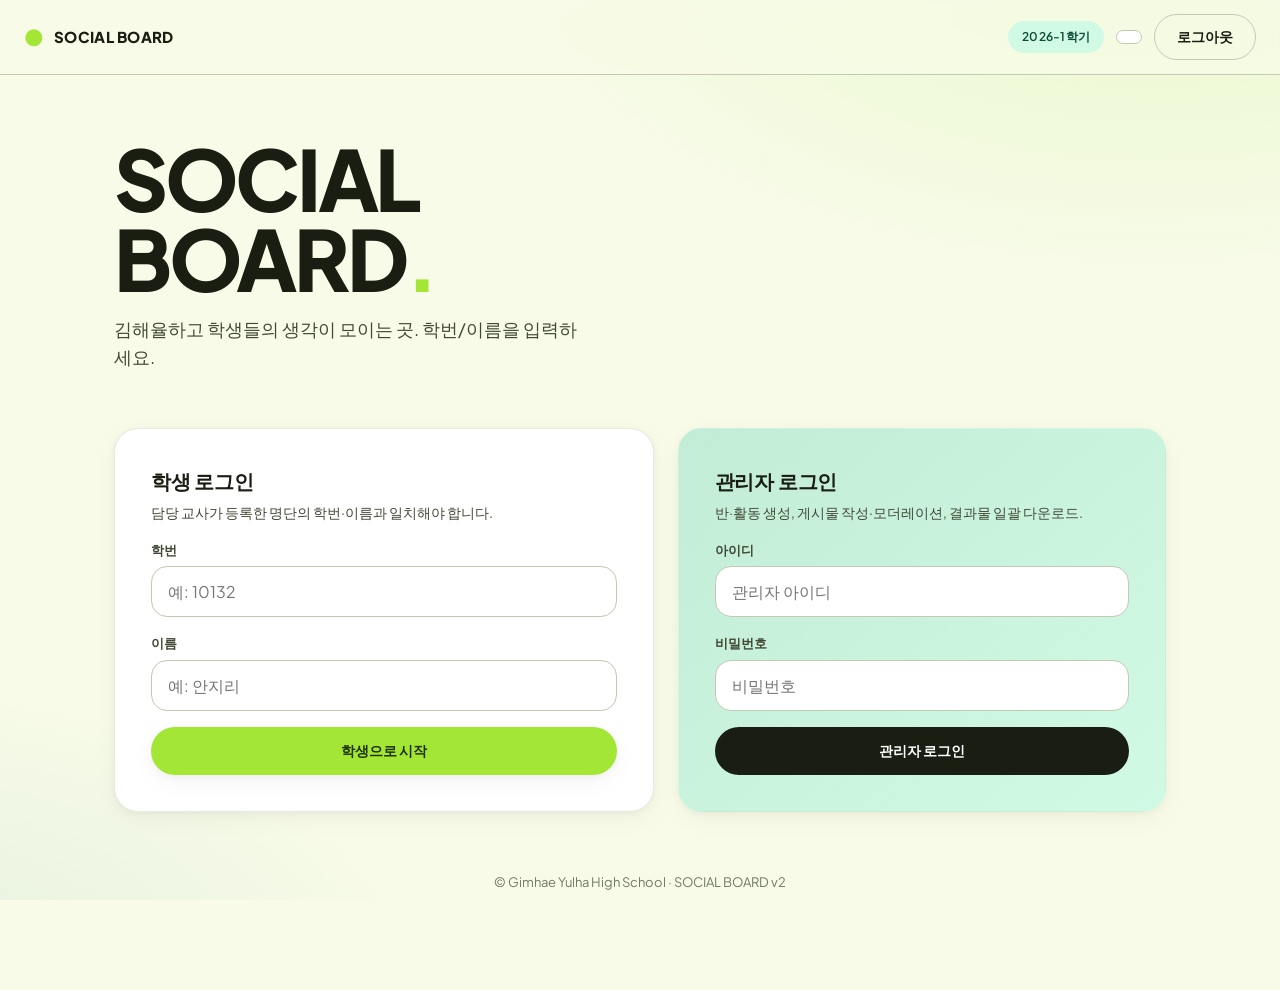
==== index.html @ ffc1effb "Rename Index.html to index.html" ====
<!DOCTYPE html>
<html lang="ko">
<head>
  <meta charset="UTF-8" />
  <meta name="viewport" content="width=device-width, initial-scale=1.0" />
  <title>SOCIAL BOARD</title>
  <link rel="preconnect" href="https://fonts.googleapis.com" />
  <link rel="preconnect" href="https://fonts.gstatic.com" crossorigin />
  <link href="https://fonts.googleapis.com/css2?family=Plus+Jakarta+Sans:wght@400;500;600;700;800&display=swap" rel="stylesheet" />
  <link rel="stylesheet" href="style.css" />
</head>
<body>

  <!-- ======================== 상단 바 ======================== -->
  <nav id="topbar" class="topbar" hidden>
    <div class="brand">
      <span class="brand-mark">●</span>
      <span class="brand-name">SOCIAL BOARD</span>
    </div>
    <div class="topbar-right">
      <span id="semester-pill" class="pill pill-mint">2026-1학기</span>
      <span id="user-chip" class="user-chip"></span>
      <button id="btn-logout" class="btn-ghost">로그아웃</button>
    </div>
  </nav>

  <!-- 토스트 -->
  <div id="toast" class="toast" hidden></div>

  <!-- ======================== 1. 로그인 ======================== -->
  <main id="screen-login" class="screen screen-login">
    <header class="login-hero">
      <h1 class="display">SOCIAL<br/>BOARD<span class="dot">.</span></h1>
      <p class="lede">김해율하고 학생들의 생각이 모이는 곳. 학번/이름을 입력하세요.</p>
    </header>

    <div class="login-grid">
      <section class="card">
        <h2 class="card-title">학생 로그인</h2>
        <p class="muted">담당 교사가 등록한 명단의 학번·이름과 일치해야 합니다.</p>
        <label class="field">
          <span>학번</span>
          <input type="text" id="login-sid" inputmode="numeric" placeholder="예: 10132" />
        </label>
        <label class="field">
          <span>이름</span>
          <input type="text" id="login-name" placeholder="예: 안지리" />
        </label>
        <button class="btn-primary btn-block" id="btn-student-login">학생으로 시작</button>
      </section>

      <section class="card card-alt">
        <h2 class="card-title">관리자 로그인</h2>
        <p class="muted">반·활동 생성, 게시물 작성·모더레이션, 결과물 일괄 다운로드.</p>
        <label class="field">
          <span>아이디</span>
          <input type="text" id="admin-id" placeholder="관리자 아이디" />
        </label>
        <label class="field">
          <span>비밀번호</span>
          <input type="password" id="admin-pw" placeholder="비밀번호" />
        </label>
        <button class="btn-secondary btn-block" id="btn-admin-login">관리자 로그인</button>
      </section>
    </div>

    <footer class="login-footer">
      <span class="dim">© Gimhae Yulha High School · SOCIAL BOARD v2</span>
    </footer>
  </main>

  <!-- ======================== 2. 반 목록 ======================== -->
  <main id="screen-classes" class="screen container" hidden>
    <header class="page-head">
      <div>
        <h2 class="h2">반 게시판 목록</h2>
        <p class="muted">반을 선택하여 활동에 입장하세요.</p>
      </div>
      <div class="head-actions">
        <button id="btn-new-class" class="btn-primary" hidden>+ 반 만들기</button>
      </div>
    </header>
    <section id="class-grid" class="grid grid-classes"></section>
  </main>

  <!-- ======================== 3. 활동 목록 ======================== -->
  <main id="screen-activities" class="screen container" hidden>
    <header class="page-head">
      <button class="btn-back" data-back="classes">← 반 목록</button>
      <div>
        <h2 class="h2" id="cur-class-title">활동 목록</h2>
        <p class="muted" id="cur-class-sub"></p>
      </div>
      <div class="head-actions">
        <button id="btn-new-activity" class="btn-primary" hidden>+ 활동 만들기</button>
      </div>
    </header>
    <section id="activity-list" class="stack"></section>
  </main>

  <!-- ======================== 4. 보드 (자유게시 OR 8 컬럼) ======================== -->
  <main id="screen-board" class="screen board-screen" hidden>
    <header class="page-head container">
      <button class="btn-back" data-back="activities">← 활동 목록</button>
      <div>
        <h2 class="h2" id="cur-activity-title">활동</h2>
        <p class="muted" id="cur-activity-sub"></p>
      </div>
      <div class="head-actions">
        <button id="btn-make-columns" class="btn-secondary" hidden>+ 8개 조 컬럼 만들기</button>
        <button id="btn-new-post" class="btn-primary">+ 게시물 작성</button>
        <button id="btn-export" class="btn-ghost" hidden>⇩ CSV 내보내기</button>
      </div>
    </header>

    <!-- 자유 게시 모드: 단일 영역 -->
    <section id="free-area" class="container free-area" hidden></section>

    <!-- 컬럼 모드: 가로 스크롤 -->
    <section id="columns-area" class="columns-area" hidden></section>
  </main>

  <!-- ======================== 게시물 작성 모달 ======================== -->
  <div id="modal-post" class="modal" hidden>
    <div class="modal-card">
      <header class="modal-head">
        <h3>게시물 작성</h3>
        <button class="icon-btn" data-close="modal-post" aria-label="닫기">✕</button>
      </header>

      <div class="seg-tabs">
        <button class="seg active" data-type="basic">일반 게시물</button>
        <button class="seg" data-type="inquiry">탐구 질문 (5단계)</button>
      </div>

      <div class="modal-body">
        <div class="meta-line">
          <span class="pill pill-mint" id="post-author">작성자</span>
          <span class="pill pill-soft" id="post-target">조</span>
        </div>

        <!-- 컬럼 선택 (컬럼 모드일 때만) -->
        <label class="field" id="post-group-select-wrap" hidden>
          <span>게시할 조</span>
          <select id="post-group-select"></select>
        </label>

        <!-- 일반 게시물 영역 -->
        <div data-show="basic">
          <label class="field">
            <span>제목</span>
            <input type="text" id="post-title" placeholder="주제를 입력하세요" />
          </label>
          <label class="field">
            <span>내용</span>
            <textarea id="post-content" rows="6" placeholder="게시물 내용을 입력하세요."></textarea>
          </label>
        </div>

        <!-- 탐구 5단계 영역 (제목 필드 없음) -->
        <div data-show="inquiry" class="inquiry-stack" hidden>
          <div class="step-card">
            <span class="step-num">1</span>
            <div>
              <strong>관찰 중 궁금했던 점</strong>
              <textarea id="step1" rows="2" placeholder="관찰 과정에서 어떤 점이 궁금했는지 자유롭게 적어보세요."></textarea>
            </div>
          </div>
          <div class="step-card">
            <span class="step-num">2</span>
            <div>
              <strong>탐구 질문</strong>
              <textarea id="step2" rows="2" placeholder="궁금증을 구체적인 탐구 질문 문장으로 만들어보세요."></textarea>
            </div>
          </div>
          <div class="step-card">
            <span class="step-num">3</span>
            <div>
              <strong>예상 답변</strong>
              <textarea id="step3" rows="2" placeholder="내가 생각하는 답을 이유와 함께 적어보세요."></textarea>
            </div>
          </div>
          <div class="step-card">
            <span class="step-num">4</span>
            <div>
              <strong>AI 답변</strong>
              <textarea id="step4" rows="2" placeholder="AI에게 물어본 답을 내 언어로 정리해서 적어보세요."></textarea>
            </div>
          </div>
          <div class="step-card">
            <span class="step-num">5</span>
            <div>
              <strong>비판적 검토</strong>
              <textarea id="step5" rows="2" placeholder="내 예상 답변과 AI 답변을 비교하여 부족한 점·다른 점을 검토해보세요."></textarea>
            </div>
          </div>
        </div>

        <label class="field">
          <span>파일 첨부 (선택, 10MB 제한 · 동영상 불가)</span>
          <input type="file" id="post-file" accept="image/*,.pdf,.docx,.pptx,.hwp,.hwpx" />
        </label>
      </div>

      <footer class="modal-foot">
        <button class="btn-ghost" data-close="modal-post">취소</button>
        <button id="btn-submit-post" class="btn-primary">게시하기</button>
      </footer>
    </div>
  </div>

  <!-- ======================== 공용 입력 모달 ======================== -->
  <div id="modal-prompt" class="modal" hidden>
    <div class="modal-card narrow">
      <header class="modal-head">
        <h3 id="prompt-title">입력</h3>
        <button class="icon-btn" data-close="modal-prompt">✕</button>
      </header>
      <div class="modal-body">
        <p class="muted" id="prompt-desc"></p>
        <input type="text" id="prompt-input" />
      </div>
      <footer class="modal-foot">
        <button class="btn-ghost" data-close="modal-prompt">취소</button>
        <button class="btn-primary" id="prompt-ok">확인</button>
      </footer>
    </div>
  </div>

  <script src="app_firebase.js"></script>
</body>
</html>
---- style.css ----
/* ========================================================
   SOCIAL BOARD
   Design system: "Organic Growth" (v2)
   ======================================================== */

:root {
  --c-surface: #f7fbe8;
  --c-surface-bright: #ffffff;
  --c-surface-low: #f2f6e3;
  --c-surface-mid: #ecf0dd;
  --c-surface-high: #e6ead8;

  --c-on-surface: #191d12;
  --c-on-surface-variant: #424936;
  --c-outline: #c2cab0;
  --c-outline-strong: #727a64;

  --c-primary: #446900;
  --c-primary-accent: #a3e635;
  --c-primary-soft: #d6f88e;
  --c-primary-on: #ffffff;

  --c-secondary: #416656;
  --c-secondary-soft: #c3ecd7;
  --c-secondary-mint: #d1fae5;

  --c-tertiary-soft: #c1d8cc;
  --c-error: #ba1a1a;
  --c-error-soft: #ffdad6;

  --font: 'Plus Jakarta Sans', -apple-system, BlinkMacSystemFont, 'Segoe UI', sans-serif;
  --r-sm: 0.75rem;
  --r-md: 1rem;
  --r-lg: 1.5rem;
  --r-xl: 2rem;
  --r-pill: 9999px;

  --space-1: 8px;
  --space-2: 16px;
  --space-3: 24px;
  --space-4: 32px;
  --space-5: 48px;
  --space-6: 80px;

  --shadow-1: 0 2px 8px rgba(25, 29, 18, 0.04), 0 8px 24px rgba(25, 29, 18, 0.04);
  --shadow-2: 0 4px 16px rgba(25, 29, 18, 0.06), 0 16px 40px rgba(25, 29, 18, 0.06);
  --shadow-glow: 0 0 0 4px rgba(163, 230, 53, 0.25);

  --container-max: 1200px;
}

/* ---------- Reset ---------- */
*, *::before, *::after { box-sizing: border-box; }
html, body { margin: 0; padding: 0; }
body {
  font-family: var(--font);
  font-size: 16px;
  line-height: 1.6;
  color: var(--c-on-surface);
  background: var(--c-surface);
  background-image:
    radial-gradient(1100px 600px at 90% -10%, rgba(163, 230, 53, 0.18), transparent 60%),
    radial-gradient(900px 500px at -10% 110%, rgba(193, 216, 204, 0.35), transparent 60%);
  background-attachment: fixed;
  min-height: 100vh;
  -webkit-font-smoothing: antialiased;
}
button { font-family: inherit; cursor: pointer; border: none; }
input, textarea, select { font-family: inherit; font-size: inherit; }
img { max-width: 100%; display: block; }

/* ---------- Typography ---------- */
.h2 { font-size: 32px; font-weight: 700; letter-spacing: -0.01em; line-height: 1.25; margin: 0; }
.display {
  font-size: clamp(48px, 8vw, 84px);
  font-weight: 800;
  letter-spacing: -0.04em;
  line-height: 0.95;
  margin: 0;
  color: var(--c-on-surface);
}
.display .dot { color: var(--c-primary-accent); }
.lede { font-size: 18px; color: var(--c-on-surface-variant); margin: 16px 0 0; max-width: 36ch; }
.muted { color: var(--c-on-surface-variant); margin: 4px 0 16px; font-size: 14px; }
.dim { color: var(--c-outline-strong); font-size: 13px; }

/* ---------- Layout ---------- */
.container { max-width: var(--container-max); margin: 0 auto; padding: 32px 24px 80px; }
.screen { min-height: calc(100vh - 64px); }

/* ---------- Topbar ---------- */
.topbar {
  position: sticky; top: 0; z-index: 50;
  display: flex; align-items: center; justify-content: space-between;
  padding: 14px 24px;
  background: rgba(247, 251, 232, 0.85);
  backdrop-filter: saturate(140%) blur(10px);
  border-bottom: 1px solid var(--c-outline);
}
.brand { display: flex; align-items: center; gap: 10px; }
.brand-mark { color: var(--c-primary-accent); font-size: 22px; line-height: 1; }
.brand-name { font-weight: 800; letter-spacing: 0.02em; font-size: 15px; }
.topbar-right { display: flex; align-items: center; gap: 12px; }

/* ---------- Login ---------- */
.screen-login { padding: 64px 24px 96px; max-width: 1100px; margin: 0 auto; }
.login-hero { margin-bottom: 56px; }
.login-grid {
  display: grid;
  grid-template-columns: 1.05fr 0.95fr;
  gap: 24px;
}
@media (max-width: 760px) { .login-grid { grid-template-columns: 1fr; } }
.login-footer { margin-top: 56px; text-align: center; }

/* ---------- Card ---------- */
.card {
  background: var(--c-surface-bright);
  border-radius: var(--r-lg);
  padding: 36px;
  box-shadow: var(--shadow-1);
  border: 1px solid rgba(194, 202, 176, 0.4);
}
.card-alt {
  background: linear-gradient(140deg, var(--c-secondary-soft), var(--c-secondary-mint));
  border-color: transparent;
}
.card-title { font-size: 20px; margin: 0 0 4px; font-weight: 700; letter-spacing: -0.01em; }

/* ---------- Field ---------- */
.field { display: block; margin-bottom: 16px; }
.field > span {
  display: block; font-size: 13px; font-weight: 600;
  color: var(--c-on-surface-variant); margin-bottom: 6px;
  letter-spacing: 0.01em;
}
.field input, .field textarea, .field select,
input[type=text], input[type=password], textarea, select {
  width: 100%;
  padding: 14px 16px;
  border: 1px solid var(--c-outline);
  border-radius: var(--r-md);
  background: var(--c-surface-bright);
  color: var(--c-on-surface);
  outline: none;
  transition: border-color 120ms ease, box-shadow 120ms ease;
}
.field input:focus, .field textarea:focus, .field select:focus,
input:focus, textarea:focus, select:focus {
  border-color: var(--c-primary-accent);
  box-shadow: var(--shadow-glow);
}
textarea { resize: vertical; line-height: 1.55; }

/* ---------- Buttons ---------- */
.btn-primary, .btn-secondary, .btn-ghost, .btn-back {
  display: inline-flex; align-items: center; justify-content: center; gap: 6px;
  padding: 12px 22px;
  border-radius: var(--r-pill);
  font-weight: 600; font-size: 14px;
  transition: transform 120ms ease, box-shadow 200ms ease, background 120ms ease;
  white-space: nowrap;
}
.btn-primary {
  background: var(--c-primary-accent);
  color: #1f3300;
  box-shadow: var(--shadow-1);
}
.btn-primary:hover { transform: translateY(-1px); box-shadow: var(--shadow-2); }

.btn-secondary {
  background: var(--c-on-surface);
  color: #fff;
}
.btn-secondary:hover { transform: translateY(-1px); box-shadow: var(--shadow-2); }

.btn-ghost {
  background: transparent;
  color: var(--c-on-surface);
  border: 1px solid var(--c-outline);
}
.btn-ghost:hover { background: var(--c-surface-low); }

.btn-back {
  background: var(--c-surface-bright);
  color: var(--c-on-surface);
  border: 1px solid var(--c-outline);
  padding: 10px 16px;
  font-size: 13px;
  margin-right: 8px;
}
.btn-back:hover { background: var(--c-surface-low); }

.btn-block { width: 100%; padding: 14px; }

.icon-btn {
  width: 36px; height: 36px; border-radius: 50%;
  background: transparent; color: var(--c-on-surface-variant);
  font-size: 16px;
}
.icon-btn:hover { background: var(--c-surface-mid); }

/* ---------- Pills / Chips ---------- */
.pill {
  display: inline-flex; align-items: center;
  padding: 6px 14px;
  border-radius: var(--r-pill);
  font-size: 12px; font-weight: 600;
  letter-spacing: 0.02em;
}
.pill-mint { background: var(--c-secondary-mint); color: #0c4a3a; }
.pill-soft { background: var(--c-surface-mid); color: var(--c-on-surface-variant); }
.pill-lime { background: var(--c-primary-accent); color: #1f3300; }
.pill-admin { background: var(--c-on-surface); color: var(--c-primary-accent); }

.user-chip {
  display: inline-flex; align-items: center; gap: 6px;
  padding: 6px 12px; border-radius: var(--r-pill);
  background: var(--c-surface-bright); border: 1px solid var(--c-outline);
  font-size: 13px;
}

/* ---------- Page head ---------- */
.page-head {
  display: flex; align-items: center; justify-content: space-between;
  gap: 16px; margin-bottom: 28px; flex-wrap: wrap;
}
.page-head .h2 { font-size: 28px; }
.head-actions { display: flex; gap: 8px; flex-wrap: wrap; }

/* ---------- Class grid ---------- */
.grid-classes {
  display: grid;
  grid-template-columns: repeat(auto-fill, minmax(200px, 1fr));
  gap: 16px;
}
.class-card {
  background: var(--c-surface-bright);
  border-radius: var(--r-lg);
  padding: 28px 24px;
  box-shadow: var(--shadow-1);
  border: 1px solid rgba(194, 202, 176, 0.4);
  text-align: left;
  transition: transform 160ms ease, box-shadow 200ms ease;
  cursor: pointer;
  position: relative;
  overflow: hidden;
}
.class-card::before {
  content: '';
  position: absolute; right: -20px; top: -20px;
  width: 70px; height: 70px;
  background: var(--c-primary-accent);
  border-radius: 50%;
  opacity: 0.15;
  transition: transform 200ms ease, opacity 200ms ease;
}
.class-card:hover {
  transform: translateY(-3px);
  box-shadow: var(--shadow-2);
}
.class-card:hover::before { transform: scale(1.4); opacity: 0.25; }
.class-card .cc-name { font-size: 20px; font-weight: 700; letter-spacing: -0.01em; }
.class-card .cc-actions { margin-top: 12px; display: flex; gap: 6px; }
.class-card .mini-btn {
  font-size: 12px; padding: 4px 10px; border-radius: var(--r-pill);
  background: transparent; border: 1px solid var(--c-outline); color: var(--c-on-surface-variant);
}
.class-card .mini-btn.danger { color: var(--c-error); border-color: var(--c-error-soft); background: var(--c-error-soft); }

/* ---------- Activity list ---------- */
.stack { display: flex; flex-direction: column; gap: 14px; }
.activity-card {
  display: flex; align-items: center; gap: 16px;
  padding: 22px 24px;
  background: var(--c-surface-bright);
  border-radius: var(--r-lg);
  border: 1px solid rgba(194, 202, 176, 0.4);
  box-shadow: var(--shadow-1);
  cursor: pointer;
  transition: transform 160ms ease, box-shadow 200ms ease;
}
.activity-card:hover { transform: translateY(-2px); box-shadow: var(--shadow-2); }
.activity-icon {
  width: 44px; height: 44px; border-radius: 14px;
  background: var(--c-secondary-mint); display: grid; place-items: center;
  font-size: 18px;
}
.activity-icon.inquiry { background: var(--c-primary-soft); }
.activity-card .a-title { font-weight: 700; letter-spacing: -0.01em; }
.activity-card .a-desc { font-size: 13px; color: var(--c-on-surface-variant); }
.activity-card .a-actions { margin-left: auto; display: flex; gap: 8px; }

/* ---------- Board screen wrapper ---------- */
.board-screen { padding-bottom: 40px; }
.board-screen .page-head { padding-top: 32px; }

/* ---------- 자유 게시 모드 ---------- */
.free-area {
  display: grid;
  grid-template-columns: repeat(auto-fill, minmax(300px, 1fr));
  gap: 16px;
}
.free-empty {
  grid-column: 1 / -1;
  padding: 60px 24px; text-align: center;
  color: var(--c-on-surface-variant);
  background: var(--c-surface-low);
  border-radius: var(--r-lg);
  border: 1px dashed var(--c-outline);
}

/* ---------- Padlet 스타일 컬럼 모드 ---------- */
.columns-area {
  display: flex;
  gap: 16px;
  padding: 0 24px 32px;
  overflow-x: auto;
  scroll-snap-type: x proximity;
  scrollbar-width: thin;
  scrollbar-color: var(--c-outline) transparent;
}
.columns-area::-webkit-scrollbar { height: 10px; }
.columns-area::-webkit-scrollbar-track { background: transparent; }
.columns-area::-webkit-scrollbar-thumb {
  background: var(--c-outline); border-radius: 10px;
}
.columns-area::-webkit-scrollbar-thumb:hover {
  background: var(--c-outline-strong);
}

.col {
  flex: 0 0 320px;
  scroll-snap-align: start;
  background: var(--c-surface-bright);
  border-radius: var(--r-lg);
  border: 1px solid rgba(194, 202, 176, 0.4);
  box-shadow: var(--shadow-1);
  display: flex; flex-direction: column;
  max-height: calc(100vh - 240px);
  min-height: 400px;
  overflow: hidden;
}
.col-head {
  padding: 16px 18px;
  display: flex; align-items: center; justify-content: space-between;
  gap: 8px;
  border-bottom: 1px solid var(--c-outline);
  background: linear-gradient(180deg, var(--c-secondary-mint), transparent);
  flex-shrink: 0;
}
.col-head .c-title {
  font-weight: 700;
  letter-spacing: -0.01em;
  font-size: 16px;
  color: var(--c-on-surface);
  cursor: default;
}
.col-head .c-title.editable {
  cursor: pointer;
  padding: 4px 8px;
  margin: -4px -8px;
  border-radius: var(--r-sm);
  transition: background 120ms ease;
}
.col-head .c-title.editable:hover {
  background: rgba(255, 255, 255, 0.6);
}
.col-head .c-count {
  font-size: 11px; color: var(--c-on-surface-variant);
  background: rgba(255, 255, 255, 0.7);
  padding: 3px 10px; border-radius: var(--r-pill);
}
.col-body {
  padding: 14px;
  display: flex; flex-direction: column; gap: 12px;
  overflow-y: auto;
  flex: 1;
}
.col-empty {
  text-align: center; padding: 32px 12px;
  color: var(--c-on-surface-variant);
  font-size: 13px;
}
.col-foot {
  padding: 10px 14px;
  border-top: 1px solid var(--c-outline);
  background: var(--c-surface-low);
  flex-shrink: 0;
}
.col-foot .col-post-btn {
  width: 100%;
  padding: 10px;
  background: transparent;
  border: 1px dashed var(--c-outline);
  border-radius: var(--r-md);
  color: var(--c-on-surface-variant);
  font-weight: 600; font-size: 13px;
  transition: all 160ms ease;
}
.col-foot .col-post-btn:hover {
  background: var(--c-primary-accent);
  border-color: var(--c-primary-accent);
  color: #1f3300;
}

/* ---------- Post note ---------- */
.note {
  background: var(--c-surface-bright);
  border: 1px solid rgba(194, 202, 176, 0.5);
  border-radius: var(--r-md);
  padding: 14px;
  position: relative;
  transition: transform 120ms ease, box-shadow 120ms ease;
}
.note:hover {
  transform: translateY(-1px);
  box-shadow: var(--shadow-1);
}
.note .n-head {
  display: flex; align-items: center; gap: 6px;
  margin-bottom: 6px; font-size: 12px;
  color: var(--c-on-surface-variant);
  flex-wrap: wrap;
}
.note .n-title {
  font-weight: 700;
  font-size: 15px;
  margin: 4px 0 6px;
  letter-spacing: -0.005em;
  color: var(--c-on-surface);
}
.note .n-content {
  font-size: 14px;
  color: var(--c-on-surface);
  white-space: pre-wrap;
  line-height: 1.5;
}
.note .n-steps {
  display: flex; flex-direction: column;
  gap: 8px;
  margin-top: 4px;
}
.note .n-step {
  background: var(--c-surface-low);
  padding: 8px 12px;
  border-radius: var(--r-sm);
  font-size: 13px;
  line-height: 1.5;
}
.note .n-step b {
  color: var(--c-primary);
  display: block;
  font-size: 11px;
  letter-spacing: 0.04em;
  margin-bottom: 2px;
  font-weight: 700;
}
.note .n-foot {
  margin-top: 10px; padding-top: 8px;
  border-top: 1px solid var(--c-outline);
  display: flex; align-items: center; justify-content: space-between;
  font-size: 11px; color: var(--c-on-surface-variant);
  flex-wrap: wrap;
  gap: 6px;
}
.note .n-actions { display: flex; gap: 6px; }
.note .n-actions .mini-btn {
  font-size: 11px; padding: 3px 8px; border-radius: var(--r-pill);
  background: var(--c-surface-mid); border: none; color: var(--c-on-surface-variant);
  cursor: pointer;
}
.note .n-actions .mini-btn.danger { background: var(--c-error-soft); color: var(--c-error); }
.note.hidden-post { opacity: 0.55; border-style: dashed; }
.note .n-file {
  margin-top: 8px;
  font-size: 12px;
  display: inline-flex; align-items: center; gap: 6px;
  padding: 6px 10px;
  background: var(--c-secondary-mint);
  border-radius: var(--r-pill);
  color: #0c4a3a;
  text-decoration: none;
}

/* 관리자 게시물 강조 */
.note.admin-post {
  background: linear-gradient(180deg, #fffce8, var(--c-surface-bright));
  border-color: var(--c-primary-soft);
}

/* ---------- Modal ---------- */
.modal {
  position: fixed; inset: 0;
  background: rgba(25, 29, 18, 0.45);
  display: grid; place-items: center;
  z-index: 100;
  padding: 24px;
  animation: fade 180ms ease;
}
.modal[hidden] { display: none; }
@keyframes fade { from { opacity: 0; } to { opacity: 1; } }
.modal-card {
  background: var(--c-surface-bright);
  border-radius: var(--r-xl);
  width: 100%;
  max-width: 640px;
  max-height: 92vh;
  display: flex; flex-direction: column;
  overflow: hidden;
  box-shadow: var(--shadow-2);
  animation: pop 220ms cubic-bezier(0.2, 0.9, 0.3, 1.1);
}
.modal-card.narrow { max-width: 420px; }
@keyframes pop { from { transform: translateY(8px) scale(0.98); opacity: 0; } to { transform: none; opacity: 1; } }

.modal-head {
  display: flex; align-items: center; justify-content: space-between;
  padding: 20px 24px;
  border-bottom: 1px solid var(--c-outline);
}
.modal-head h3 { margin: 0; font-size: 18px; letter-spacing: -0.01em; }
.modal-body { padding: 24px; overflow-y: auto; }
.modal-foot {
  padding: 16px 24px;
  border-top: 1px solid var(--c-outline);
  display: flex; justify-content: flex-end; gap: 8px;
  background: var(--c-surface-low);
}

.meta-line { display: flex; gap: 8px; margin-bottom: 16px; flex-wrap: wrap; }

/* ---------- Segmented tabs ---------- */
.seg-tabs {
  display: flex;
  margin: 16px 24px 0;
  padding: 4px;
  background: var(--c-surface-mid);
  border-radius: var(--r-pill);
  gap: 4px;
}
.seg {
  flex: 1; padding: 10px 14px;
  background: transparent;
  border-radius: var(--r-pill);
  color: var(--c-on-surface-variant);
  font-weight: 600; font-size: 13px;
  transition: all 160ms ease;
}
.seg.active {
  background: var(--c-surface-bright);
  color: var(--c-on-surface);
  box-shadow: var(--shadow-1);
}

/* ---------- Inquiry steps ---------- */
.inquiry-stack { display: flex; flex-direction: column; gap: 12px; }
.step-card {
  display: grid; grid-template-columns: 32px 1fr; gap: 12px;
  padding: 16px;
  background: var(--c-surface-low);
  border-radius: var(--r-md);
  border: 1px solid var(--c-outline);
}
.step-card strong { display: block; font-size: 14px; margin-bottom: 6px; }
.step-num {
  width: 28px; height: 28px;
  border-radius: 50%;
  background: var(--c-primary-accent);
  color: #1f3300;
  font-weight: 700;
  display: grid; place-items: center;
}
.step-card textarea { background: var(--c-surface-bright); }

/* ---------- Toast ---------- */
.toast {
  position: fixed; left: 50%; bottom: 32px; transform: translateX(-50%);
  background: var(--c-on-surface); color: #fff;
  padding: 12px 22px; border-radius: var(--r-pill);
  font-size: 14px; box-shadow: var(--shadow-2);
  z-index: 200;
  animation: rise 220ms ease;
}
@keyframes rise { from { transform: translate(-50%, 12px); opacity: 0; } to { transform: translate(-50%, 0); opacity: 1; } }
.toast.error { background: var(--c-error); }
.toast.success { background: #284e0d; }

/* ---------- Empty states ---------- */
.empty {
  padding: 40px 24px; text-align: center;
  color: var(--c-on-surface-variant);
  background: var(--c-surface-low);
  border-radius: var(--r-lg);
  border: 1px dashed var(--c-outline);
}
.empty strong { display: block; font-size: 15px; margin-bottom: 4px; color: var(--c-on-surface); }
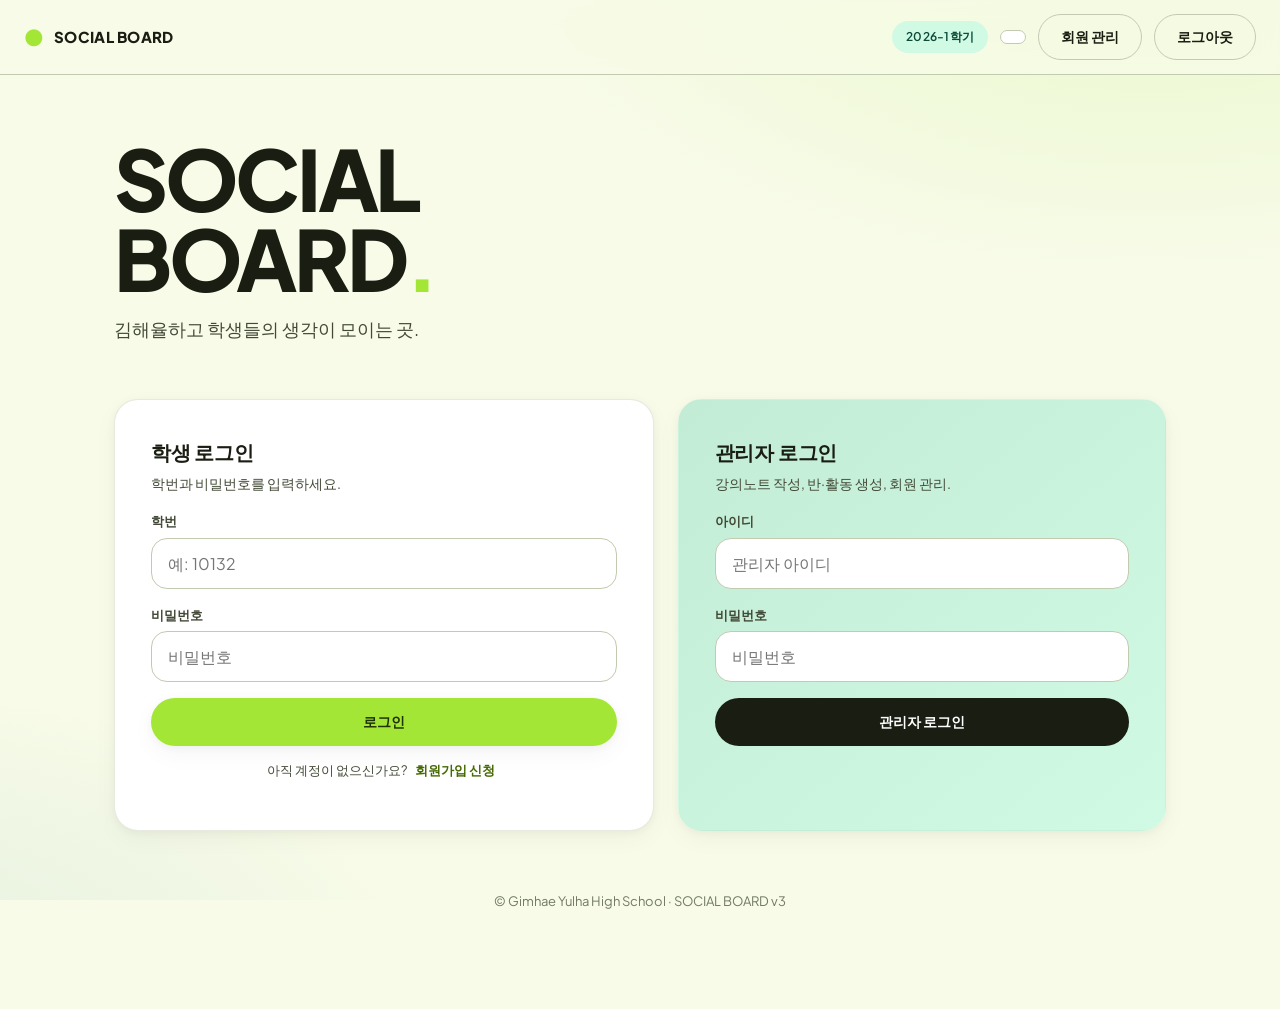
==== commit 43d35517: "Update index.html" ====
--- a/index.html
+++ b/index.html
@@ -13,65 +13,128 @@
 
   <!-- ======================== 상단 바 ======================== -->
   <nav id="topbar" class="topbar" hidden>
-    <div class="brand">
+    <div class="brand" id="brand-home" style="cursor:pointer;">
       <span class="brand-mark">●</span>
       <span class="brand-name">SOCIAL BOARD</span>
     </div>
     <div class="topbar-right">
       <span id="semester-pill" class="pill pill-mint">2026-1학기</span>
       <span id="user-chip" class="user-chip"></span>
+      <button id="btn-members" class="btn-ghost" hidden>회원 관리</button>
       <button id="btn-logout" class="btn-ghost">로그아웃</button>
     </div>
   </nav>
 
-  <!-- 토스트 -->
   <div id="toast" class="toast" hidden></div>
 
   <!-- ======================== 1. 로그인 ======================== -->
   <main id="screen-login" class="screen screen-login">
     <header class="login-hero">
       <h1 class="display">SOCIAL<br/>BOARD<span class="dot">.</span></h1>
-      <p class="lede">김해율하고 학생들의 생각이 모이는 곳. 학번/이름을 입력하세요.</p>
-    </header>
-
+      <p class="lede">김해율하고 학생들의 생각이 모이는 곳.</p>
+    </header>
     <div class="login-grid">
       <section class="card">
         <h2 class="card-title">학생 로그인</h2>
-        <p class="muted">담당 교사가 등록한 명단의 학번·이름과 일치해야 합니다.</p>
-        <label class="field">
-          <span>학번</span>
-          <input type="text" id="login-sid" inputmode="numeric" placeholder="예: 10132" />
-        </label>
-        <label class="field">
-          <span>이름</span>
-          <input type="text" id="login-name" placeholder="예: 안지리" />
-        </label>
-        <button class="btn-primary btn-block" id="btn-student-login">학생으로 시작</button>
+        <p class="muted">학번과 비밀번호를 입력하세요.</p>
+        <label class="field"><span>학번</span><input type="text" id="login-sid" inputmode="numeric" placeholder="예: 10132" /></label>
+        <label class="field"><span>비밀번호</span><input type="password" id="login-password" placeholder="비밀번호" /></label>
+        <button class="btn-primary btn-block" id="btn-student-login">로그인</button>
+        <p style="text-align:center;margin-top:14px;font-size:13px;color:var(--c-on-surface-variant)">
+          아직 계정이 없으신가요?
+          <button id="btn-go-register" style="background:none;border:none;color:var(--c-primary);font-weight:700;cursor:pointer;font-size:13px;">회원가입 신청</button>
+        </p>
       </section>
-
       <section class="card card-alt">
         <h2 class="card-title">관리자 로그인</h2>
-        <p class="muted">반·활동 생성, 게시물 작성·모더레이션, 결과물 일괄 다운로드.</p>
-        <label class="field">
-          <span>아이디</span>
-          <input type="text" id="admin-id" placeholder="관리자 아이디" />
-        </label>
-        <label class="field">
-          <span>비밀번호</span>
-          <input type="password" id="admin-pw" placeholder="비밀번호" />
-        </label>
+        <p class="muted">강의노트 작성, 반·활동 생성, 회원 관리.</p>
+        <label class="field"><span>아이디</span><input type="text" id="admin-id" placeholder="관리자 아이디" /></label>
+        <label class="field"><span>비밀번호</span><input type="password" id="admin-pw" placeholder="비밀번호" /></label>
         <button class="btn-secondary btn-block" id="btn-admin-login">관리자 로그인</button>
       </section>
     </div>
-
-    <footer class="login-footer">
-      <span class="dim">© Gimhae Yulha High School · SOCIAL BOARD v2</span>
-    </footer>
-  </main>
-
-  <!-- ======================== 2. 반 목록 ======================== -->
+    <footer class="login-footer"><span class="dim">© Gimhae Yulha High School · SOCIAL BOARD v3</span></footer>
+  </main>
+
+  <!-- ======================== 2. 회원가입 ======================== -->
+  <main id="screen-register" class="screen screen-login" hidden>
+    <header class="login-hero">
+      <h1 class="display" style="font-size:clamp(36px,6vw,60px)">회원가입<br/>신청<span class="dot">.</span></h1>
+      <p class="lede">담당 선생님께 교사 코드를 받은 후 신청하세요.</p>
+    </header>
+    <div style="max-width:480px;">
+      <section class="card">
+        <h2 class="card-title">학생 정보 입력</h2>
+        <p class="muted">관리자 승인 후 로그인할 수 있습니다.</p>
+        <label class="field"><span>학번 (5자리)</span><input type="text" id="reg-sid" inputmode="numeric" placeholder="예: 10132" maxlength="5" /></label>
+        <label class="field"><span>이름</span><input type="text" id="reg-name" placeholder="실명을 입력하세요" /></label>
+        <label class="field"><span>교사 코드</span><input type="text" id="reg-code" placeholder="선생님께 받은 코드" /></label>
+        <label class="field"><span>비밀번호</span><input type="password" id="reg-pw" placeholder="4자 이상" /></label>
+        <label class="field"><span>비밀번호 확인</span><input type="password" id="reg-pw2" placeholder="비밀번호를 다시 입력하세요" /></label>
+        <button class="btn-primary btn-block" id="btn-register-submit">신청하기</button>
+        <p style="text-align:center;margin-top:14px;font-size:13px;color:var(--c-on-surface-variant)">
+          이미 계정이 있으신가요?
+          <button id="btn-go-login" style="background:none;border:none;color:var(--c-primary);font-weight:700;cursor:pointer;font-size:13px;">로그인</button>
+        </p>
+      </section>
+    </div>
+    <footer class="login-footer"><span class="dim">© Gimhae Yulha High School · SOCIAL BOARD v3</span></footer>
+  </main>
+
+  <!-- ======================== 3. 홈 (로그인 후 첫 화면) ======================== -->
+  <main id="screen-home" class="screen container" hidden>
+    <header class="page-head">
+      <div>
+        <h2 class="h2" id="home-greeting">안녕하세요!</h2>
+        <p class="muted" id="home-sub"></p>
+      </div>
+    </header>
+    <div class="home-grid">
+      <button class="home-card" id="btn-go-notes">
+        <div class="home-card-icon">📖</div>
+        <div class="home-card-title">강의노트</div>
+        <div class="home-card-desc">선생님이 작성한 학습 자료를 확인하세요.</div>
+      </button>
+      <button class="home-card" id="btn-go-board">
+        <div class="home-card-icon">💬</div>
+        <div class="home-card-title" id="home-board-label">게시판</div>
+        <div class="home-card-desc" id="home-board-desc">우리 반 활동 게시판에 참여하세요.</div>
+      </button>
+    </div>
+  </main>
+
+  <!-- ======================== 4. 강의노트 목록 ======================== -->
+  <main id="screen-notes" class="screen container" hidden>
+    <header class="page-head">
+      <button class="btn-back" id="btn-back-from-notes">← 홈</button>
+      <div>
+        <h2 class="h2">강의노트</h2>
+        <p class="muted">선생님이 작성한 학습 자료입니다.</p>
+      </div>
+      <div class="head-actions">
+        <button id="btn-new-note" class="btn-primary" hidden>+ 새 노트 작성</button>
+      </div>
+    </header>
+    <section id="notes-list" class="notes-list"></section>
+  </main>
+
+  <!-- ======================== 5. 강의노트 상세 ======================== -->
+  <main id="screen-note-detail" class="screen container" hidden>
+    <header class="page-head">
+      <button class="btn-back" id="btn-back-from-note-detail">← 강의노트 목록</button>
+      <div style="flex:1">
+        <h2 class="h2" id="note-detail-title"></h2>
+        <p class="muted" id="note-detail-meta"></p>
+      </div>
+      <div class="head-actions" id="note-detail-actions"></div>
+    </header>
+    <div id="note-detail-body" class="note-detail-body"></div>
+  </main>
+
+  <!-- ======================== 6. 반 목록 (관리자용) ======================== -->
   <main id="screen-classes" class="screen container" hidden>
     <header class="page-head">
+      <button class="btn-back" id="btn-back-from-classes">← 홈</button>
       <div>
         <h2 class="h2">반 게시판 목록</h2>
         <p class="muted">반을 선택하여 활동에 입장하세요.</p>
@@ -83,7 +146,7 @@
     <section id="class-grid" class="grid grid-classes"></section>
   </main>
 
-  <!-- ======================== 3. 활동 목록 ======================== -->
+  <!-- ======================== 7. 활동 목록 ======================== -->
   <main id="screen-activities" class="screen container" hidden>
     <header class="page-head">
       <button class="btn-back" data-back="classes">← 반 목록</button>
@@ -93,12 +156,13 @@
       </div>
       <div class="head-actions">
         <button id="btn-new-activity" class="btn-primary" hidden>+ 활동 만들기</button>
+        <button id="btn-clear-posts" class="btn-ghost" hidden>🗑 게시물 일괄삭제</button>
       </div>
     </header>
     <section id="activity-list" class="stack"></section>
   </main>
 
-  <!-- ======================== 4. 보드 (자유게시 OR 8 컬럼) ======================== -->
+  <!-- ======================== 8. 보드 ======================== -->
   <main id="screen-board" class="screen board-screen" hidden>
     <header class="page-head container">
       <button class="btn-back" data-back="activities">← 활동 목록</button>
@@ -109,99 +173,131 @@
       <div class="head-actions">
         <button id="btn-make-columns" class="btn-secondary" hidden>+ 8개 조 컬럼 만들기</button>
         <button id="btn-new-post" class="btn-primary">+ 게시물 작성</button>
-        <button id="btn-export" class="btn-ghost" hidden>⇩ CSV 내보내기</button>
-      </div>
-    </header>
-
-    <!-- 자유 게시 모드: 단일 영역 -->
+        <button id="btn-export" class="btn-ghost" hidden>⇩ CSV</button>
+      </div>
+    </header>
     <section id="free-area" class="container free-area" hidden></section>
-
-    <!-- 컬럼 모드: 가로 스크롤 -->
     <section id="columns-area" class="columns-area" hidden></section>
   </main>
+
+  <!-- ======================== 9. 회원 관리 ======================== -->
+  <main id="screen-members" class="screen container" hidden>
+    <header class="page-head">
+      <button class="btn-back" id="btn-back-from-members">← 홈</button>
+      <div>
+        <h2 class="h2">회원 관리</h2>
+        <p class="muted">가입 승인, 탈퇴, 비밀번호 초기화, 교사 코드를 관리합니다.</p>
+      </div>
+    </header>
+    <div class="member-tabs">
+      <button class="member-tab active" data-tab="pending">승인 대기</button>
+      <button class="member-tab" data-tab="active">승인된 회원</button>
+      <button class="member-tab" data-tab="codes">교사 코드</button>
+      <button class="member-tab" data-tab="semester">학기 설정</button>
+    </div>
+    <div id="member-pending" class="member-panel"></div>
+    <div id="member-active"  class="member-panel" hidden></div>
+    <div id="member-codes"   class="member-panel" hidden></div>
+    <div id="member-semester" class="member-panel" hidden></div>
+  </main>
+
+  <!-- ======================== 강의노트 작성/수정 모달 ======================== -->
+  <div id="modal-note" class="modal" hidden>
+    <div class="modal-card modal-card-wide">
+      <header class="modal-head">
+        <h3 id="modal-note-title">강의노트 작성</h3>
+        <button class="icon-btn" data-close="modal-note">✕</button>
+      </header>
+      <div class="modal-body">
+        <label class="field"><span>제목</span><input type="text" id="note-title" placeholder="강의노트 제목을 입력하세요" /></label>
+
+        <!-- 리치 텍스트 툴바 -->
+        <div class="rte-toolbar">
+          <select id="rte-font-size" title="글자 크기">
+            <option value="1">작게</option>
+            <option value="3" selected>보통</option>
+            <option value="5">크게</option>
+            <option value="7">매우 크게</option>
+          </select>
+          <input type="color" id="rte-color" value="#191d12" title="글자 색상" />
+          <button class="rte-btn" data-cmd="bold" title="굵게"><b>B</b></button>
+          <button class="rte-btn" data-cmd="italic" title="기울임"><i>I</i></button>
+          <button class="rte-btn" data-cmd="underline" title="밑줄"><u>U</u></button>
+          <span class="rte-divider"></span>
+          <button class="rte-btn" data-cmd="justifyLeft" title="왼쪽 정렬">≡</button>
+          <button class="rte-btn" data-cmd="justifyCenter" title="가운데 정렬">☰</button>
+          <button class="rte-btn" data-cmd="justifyRight" title="오른쪽 정렬">≡</button>
+          <span class="rte-divider"></span>
+          <button class="rte-btn" data-cmd="insertUnorderedList" title="목록">•</button>
+          <button class="rte-btn" data-cmd="insertOrderedList" title="번호 목록">1.</button>
+        </div>
+        <div id="rte-editor" class="rte-editor" contenteditable="true" placeholder="강의 내용을 입력하세요..."></div>
+
+        <label class="field" style="margin-top:12px"><span>유튜브 / 링크 URL (선택)</span>
+          <input type="url" id="note-url" placeholder="https://www.youtube.com/watch?v=..." />
+        </label>
+
+        <!-- 파일 드래그앤드롭 -->
+        <div class="field">
+          <span>파일 첨부 (선택, 이미지는 본문에서 미리보기)</span>
+          <div id="note-drop-zone" class="drop-zone">
+            <span id="drop-zone-text">파일을 여기에 드래그하거나 클릭하여 선택</span>
+            <input type="file" id="note-file" accept="image/*,.pdf,.docx,.pptx,.hwp,.hwpx" style="display:none" />
+            <div id="note-file-preview" class="file-preview-area"></div>
+          </div>
+        </div>
+
+        <!-- 게시 대상 반 선택 -->
+        <div class="field">
+          <span>게시할 반 선택</span>
+          <div class="class-selector">
+            <label class="class-check-item">
+              <input type="checkbox" id="note-class-all" /> <span>전체 반에 게시</span>
+            </label>
+            <div id="note-class-list" class="class-check-list"></div>
+          </div>
+        </div>
+      </div>
+      <footer class="modal-foot">
+        <button class="btn-ghost" data-close="modal-note">취소</button>
+        <button id="btn-submit-note" class="btn-primary">등록하기</button>
+      </footer>
+    </div>
+  </div>
 
   <!-- ======================== 게시물 작성 모달 ======================== -->
   <div id="modal-post" class="modal" hidden>
     <div class="modal-card">
       <header class="modal-head">
         <h3>게시물 작성</h3>
-        <button class="icon-btn" data-close="modal-post" aria-label="닫기">✕</button>
-      </header>
-
+        <button class="icon-btn" data-close="modal-post">✕</button>
+      </header>
       <div class="seg-tabs">
         <button class="seg active" data-type="basic">일반 게시물</button>
-        <button class="seg" data-type="inquiry">탐구 질문 (5단계)</button>
-      </div>
-
+        <button class="seg" data-type="inquiry">탐구 게시물</button>
+      </div>
       <div class="modal-body">
         <div class="meta-line">
           <span class="pill pill-mint" id="post-author">작성자</span>
           <span class="pill pill-soft" id="post-target">조</span>
         </div>
-
-        <!-- 컬럼 선택 (컬럼 모드일 때만) -->
         <label class="field" id="post-group-select-wrap" hidden>
           <span>게시할 조</span>
           <select id="post-group-select"></select>
         </label>
-
-        <!-- 일반 게시물 영역 -->
         <div data-show="basic">
-          <label class="field">
-            <span>제목</span>
-            <input type="text" id="post-title" placeholder="주제를 입력하세요" />
-          </label>
-          <label class="field">
-            <span>내용</span>
-            <textarea id="post-content" rows="6" placeholder="게시물 내용을 입력하세요."></textarea>
-          </label>
-        </div>
-
-        <!-- 탐구 5단계 영역 (제목 필드 없음) -->
+          <label class="field"><span>제목</span><input type="text" id="post-title" placeholder="주제를 입력하세요" /></label>
+          <label class="field"><span>내용</span><textarea id="post-content" rows="5" placeholder="게시물 내용을 입력하세요."></textarea></label>
+        </div>
         <div data-show="inquiry" class="inquiry-stack" hidden>
-          <div class="step-card">
-            <span class="step-num">1</span>
-            <div>
-              <strong>관찰 중 궁금했던 점</strong>
-              <textarea id="step1" rows="2" placeholder="관찰 과정에서 어떤 점이 궁금했는지 자유롭게 적어보세요."></textarea>
-            </div>
-          </div>
-          <div class="step-card">
-            <span class="step-num">2</span>
-            <div>
-              <strong>탐구 질문</strong>
-              <textarea id="step2" rows="2" placeholder="궁금증을 구체적인 탐구 질문 문장으로 만들어보세요."></textarea>
-            </div>
-          </div>
-          <div class="step-card">
-            <span class="step-num">3</span>
-            <div>
-              <strong>예상 답변</strong>
-              <textarea id="step3" rows="2" placeholder="내가 생각하는 답을 이유와 함께 적어보세요."></textarea>
-            </div>
-          </div>
-          <div class="step-card">
-            <span class="step-num">4</span>
-            <div>
-              <strong>AI 답변</strong>
-              <textarea id="step4" rows="2" placeholder="AI에게 물어본 답을 내 언어로 정리해서 적어보세요."></textarea>
-            </div>
-          </div>
-          <div class="step-card">
-            <span class="step-num">5</span>
-            <div>
-              <strong>비판적 검토</strong>
-              <textarea id="step5" rows="2" placeholder="내 예상 답변과 AI 답변을 비교하여 부족한 점·다른 점을 검토해보세요."></textarea>
-            </div>
-          </div>
-        </div>
-
-        <label class="field">
-          <span>파일 첨부 (선택, 10MB 제한 · 동영상 불가)</span>
-          <input type="file" id="post-file" accept="image/*,.pdf,.docx,.pptx,.hwp,.hwpx" />
-        </label>
-      </div>
-
+          <div class="step-card"><span class="step-num">1</span><div><strong>학습 내용 중 궁금한 점</strong><textarea id="step1" rows="2" placeholder="학습 내용 중 어떤 점이 궁금했는지 자유롭게 적어보세요."></textarea></div></div>
+          <div class="step-card"><span class="step-num">2</span><div><strong>탐구 질문</strong><textarea id="step2" rows="2" placeholder="궁금증을 구체적인 탐구 질문 문장으로 만들어보세요."></textarea></div></div>
+          <div class="step-card"><span class="step-num">3</span><div><strong>탐구 질문에 대한 나의 탐구 결과</strong><textarea id="step3" rows="2" placeholder="이유와 함께 내가 탐구한 결과를 적어보세요."></textarea></div></div>
+          <div class="step-card"><span class="step-num">4</span><div><strong>AI 답변</strong><textarea id="step4" rows="2" placeholder="AI에게 물어본 답을 내 언어로 정리해서 적어보세요."></textarea></div></div>
+          <div class="step-card"><span class="step-num">5</span><div><strong>비판적 검토</strong><textarea id="step5" rows="2" placeholder="내 예상 답변과 AI 답변을 비교하여 부족한 점·다른 점을 검토해보세요."></textarea></div></div>
+        </div>
+        <label class="field"><span>파일 첨부 (선택, 10MB 제한 · 동영상 불가)</span><input type="file" id="post-file" accept="image/*,.pdf,.docx,.pptx,.hwp,.hwpx" /></label>
+      </div>
       <footer class="modal-foot">
         <button class="btn-ghost" data-close="modal-post">취소</button>
         <button id="btn-submit-post" class="btn-primary">게시하기</button>
@@ -209,7 +305,61 @@
     </div>
   </div>
 
-  <!-- ======================== 공용 입력 모달 ======================== -->
+  <!-- ======================== 활동 만들기/수정 모달 ======================== -->
+  <div id="modal-activity" class="modal" hidden>
+    <div class="modal-card">
+      <header class="modal-head">
+        <h3 id="modal-activity-title">활동 만들기</h3>
+        <button class="icon-btn" data-close="modal-activity">✕</button>
+      </header>
+      <div class="modal-body">
+        <label class="field"><span>활동명</span>
+          <input type="text" id="activity-name" placeholder="예: 우리 동네 문제 찾기" />
+        </label>
+
+        <label class="field"><span>활동 종류</span>
+          <select id="activity-kind">
+            <option value="normal">게시판 활동 (일반 · 탐구)</option>
+            <option value="link">외부 링크 활동</option>
+          </select>
+        </label>
+
+        <div id="activity-link-wrap" class="field" hidden>
+          <span>외부 링크 URL</span>
+          <input type="url" id="activity-url" placeholder="https://..." />
+        </div>
+
+        <div id="activity-type-wrap" class="field">
+          <span>세부 유형</span>
+          <select id="activity-subtype">
+            <option value="basic">일반 활동</option>
+            <option value="inquiry">탐구 질문 (5단계)</option>
+          </select>
+        </div>
+      </div>
+      <footer class="modal-foot">
+        <button class="btn-ghost" data-close="modal-activity">취소</button>
+        <button id="btn-submit-activity" class="btn-primary">저장</button>
+      </footer>
+    </div>
+  </div>
+
+  <!-- ======================== 강의노트 보기 모달 ======================== -->
+  <div id="modal-note-view" class="modal" hidden>
+    <div class="modal-card modal-card-wide">
+      <header class="modal-head">
+        <div>
+          <h3 id="noteview-title">강의노트</h3>
+          <p class="muted" id="noteview-meta" style="margin:2px 0 0;"></p>
+        </div>
+        <button class="icon-btn" data-close="modal-note-view">✕</button>
+      </header>
+      <div class="modal-body" id="noteview-body"></div>
+      <footer class="modal-foot" id="noteview-actions"></footer>
+    </div>
+  </div>
+
+  <!-- ======================== 반 이름 수정 모달 ======================== -->
   <div id="modal-prompt" class="modal" hidden>
     <div class="modal-card narrow">
       <header class="modal-head">
--- a/style.css
+++ b/style.css
@@ -595,3 +595,403 @@
   border: 1px dashed var(--c-outline);
 }
 .empty strong { display: block; font-size: 15px; margin-bottom: 4px; color: var(--c-on-surface); }
+
+/* ============================================================
+   SOCIAL BOARD v2.1 추가 스타일 — 회원 관리
+   ============================================================ */
+
+/* ---------- 회원 관리 탭 ---------- */
+.member-tabs {
+  display: flex;
+  gap: 4px;
+  padding: 4px;
+  background: var(--c-surface-mid);
+  border-radius: var(--r-pill);
+  width: fit-content;
+  margin-bottom: 24px;
+}
+.member-tab {
+  padding: 10px 24px;
+  border-radius: var(--r-pill);
+  background: transparent;
+  color: var(--c-on-surface-variant);
+  font-weight: 600;
+  font-size: 14px;
+  transition: all 160ms ease;
+  border: none;
+  cursor: pointer;
+}
+.member-tab.active {
+  background: var(--c-surface-bright);
+  color: var(--c-on-surface);
+  box-shadow: var(--shadow-1);
+}
+
+/* ---------- 회원 패널 ---------- */
+.member-panel { padding-bottom: 40px; }
+
+/* ---------- 회원 테이블 ---------- */
+.member-table {
+  width: 100%;
+  border-collapse: collapse;
+  font-size: 14px;
+  background: var(--c-surface-bright);
+  border-radius: var(--r-lg);
+  overflow: hidden;
+  box-shadow: var(--shadow-1);
+}
+.member-table thead tr {
+  background: var(--c-surface-low);
+  border-bottom: 2px solid var(--c-outline);
+}
+.member-table th {
+  padding: 12px 16px;
+  text-align: left;
+  font-weight: 700;
+  font-size: 13px;
+  color: var(--c-on-surface-variant);
+  letter-spacing: 0.02em;
+}
+.member-table td {
+  padding: 12px 16px;
+  border-bottom: 1px solid var(--c-outline);
+  color: var(--c-on-surface);
+}
+.member-table tbody tr:last-child td { border-bottom: none; }
+.member-table tbody tr:hover { background: var(--c-surface-low); }
+.member-table .action-cell { display: flex; gap: 6px; align-items: center; flex-wrap: wrap; }
+.member-table .mini-btn {
+  font-size: 12px; padding: 5px 12px; border-radius: var(--r-pill);
+  background: var(--c-surface-mid); border: none;
+  color: var(--c-on-surface-variant); cursor: pointer;
+  font-weight: 600; transition: all 120ms ease;
+}
+.member-table .mini-btn:hover { background: var(--c-surface-high); }
+.member-table .mini-btn.danger {
+  background: var(--c-error-soft); color: var(--c-error);
+}
+.member-table .mini-btn.success {
+  background: var(--c-secondary-mint); color: #0c4a3a;
+}
+.member-table .expired-row td { color: var(--c-on-surface-variant); }
+
+/* ---------- 코드 값 표시 ---------- */
+.code-val {
+  font-family: 'Courier New', monospace;
+  background: var(--c-surface-low);
+  padding: 3px 8px;
+  border-radius: var(--r-sm);
+  font-size: 13px;
+  color: var(--c-primary);
+  font-weight: 700;
+  letter-spacing: 0.04em;
+}
+
+/* ---------- 코드 추가 폼 ---------- */
+.code-form {
+  padding: 20px 24px;
+}
+.code-form h3 { color: var(--c-on-surface); }
+@media (max-width: 760px) {
+  .code-form > div { grid-template-columns: 1fr !important; }
+  .code-form button { height: auto !important; padding: 14px; }
+}
+
+/* ---------- 학기 설정 폼 ---------- */
+.semester-form {
+  background: var(--c-surface-bright);
+  border: 1px solid rgba(194, 202, 176, 0.4);
+}
+.semester-form h3 { color: var(--c-on-surface); }
+.semester-form input {
+  font-size: 16px;
+  padding: 14px 16px;
+}
+.semester-form button:hover {
+  transform: translateY(-1px);
+  box-shadow: var(--shadow-2);
+}
+
+/* ============================================================
+   SOCIAL BOARD v3 추가 스타일
+   ============================================================ */
+
+/* ---------- 홈 화면 ---------- */
+.home-grid {
+  display: grid;
+  grid-template-columns: repeat(auto-fill, minmax(260px, 1fr));
+  gap: 20px;
+  max-width: 640px;
+}
+.home-card {
+  background: var(--c-surface-bright);
+  border-radius: var(--r-xl);
+  padding: 36px 28px;
+  box-shadow: var(--shadow-1);
+  border: 1px solid rgba(194,202,176,0.4);
+  text-align: left;
+  cursor: pointer;
+  transition: transform 160ms ease, box-shadow 200ms ease;
+}
+.home-card:hover { transform: translateY(-4px); box-shadow: var(--shadow-2); }
+.home-card-icon { font-size: 36px; margin-bottom: 14px; }
+.home-card-title { font-size: 20px; font-weight: 800; letter-spacing: -0.01em; margin-bottom: 6px; }
+.home-card-desc { font-size: 14px; color: var(--c-on-surface-variant); line-height: 1.5; }
+
+/* ---------- 강의노트 목록 ---------- */
+.notes-list { display: flex; flex-direction: column; gap: 14px; }
+.note-card {
+  display: flex; align-items: center; justify-content: space-between; gap: 16px;
+  padding: 20px 24px;
+  background: var(--c-surface-bright);
+  border-radius: var(--r-lg);
+  border: 1px solid rgba(194,202,176,0.4);
+  box-shadow: var(--shadow-1);
+  flex-wrap: wrap;
+}
+.note-card-title { font-size: 17px; font-weight: 700; margin-bottom: 4px; }
+.note-card-meta { font-size: 12px; color: var(--c-on-surface-variant); display:flex; gap:6px; align-items:center; flex-wrap:wrap; }
+.note-card-actions { display: flex; gap: 8px; flex-shrink: 0; flex-wrap: wrap; }
+
+/* ---------- 강의노트 상세 ---------- */
+.note-detail-body {
+  max-width: 800px;
+  padding: 0 24px 80px;
+}
+.note-body-content {
+  font-size: 16px; line-height: 1.75;
+  margin-bottom: 24px;
+  color: var(--c-on-surface);
+}
+.note-video-wrap {
+  position: relative; padding-bottom: 56.25%; height: 0;
+  margin-bottom: 24px; border-radius: var(--r-lg); overflow: hidden;
+  box-shadow: var(--shadow-2);
+}
+.note-video-wrap iframe { position: absolute; top:0; left:0; width:100%; height:100%; }
+.note-link {
+  display: inline-flex; align-items: center; gap: 8px;
+  padding: 12px 20px; margin-bottom: 20px;
+  background: var(--c-surface-low);
+  border: 1px solid var(--c-outline);
+  border-radius: var(--r-pill);
+  color: var(--c-primary); font-weight: 600; font-size: 14px;
+  text-decoration: none;
+  word-break: break-all;
+}
+.note-img-wrap { margin-bottom: 20px; }
+.note-img-wrap img { border-radius: var(--r-lg); box-shadow: var(--shadow-1); }
+
+/* ---------- 강의노트 작성 모달 ---------- */
+.modal-card-wide { max-width: 760px; }
+
+/* RTE 툴바 */
+.rte-toolbar {
+  display: flex; align-items: center; gap: 4px;
+  padding: 8px 10px;
+  background: var(--c-surface-low);
+  border: 1px solid var(--c-outline);
+  border-bottom: none;
+  border-radius: var(--r-md) var(--r-md) 0 0;
+  flex-wrap: wrap;
+}
+.rte-btn {
+  width: 32px; height: 32px;
+  border-radius: var(--r-sm);
+  background: transparent;
+  color: var(--c-on-surface);
+  font-size: 14px;
+  display: grid; place-items: center;
+  transition: background 100ms;
+}
+.rte-btn:hover { background: var(--c-surface-mid); }
+.rte-toolbar select {
+  width: auto; padding: 4px 8px;
+  border-radius: var(--r-sm);
+  font-size: 13px; height: 32px;
+}
+.rte-toolbar input[type=color] {
+  width: 32px; height: 32px; padding: 2px;
+  border-radius: var(--r-sm); cursor: pointer;
+  border: 1px solid var(--c-outline);
+}
+.rte-divider { width: 1px; height: 24px; background: var(--c-outline); margin: 0 2px; }
+
+/* RTE 에디터 */
+.rte-editor {
+  min-height: 180px;
+  padding: 14px 16px;
+  border: 1px solid var(--c-outline);
+  border-radius: 0 0 var(--r-md) var(--r-md);
+  background: var(--c-surface-bright);
+  outline: none;
+  font-size: 15px; line-height: 1.7;
+  overflow-y: auto;
+}
+.rte-editor:focus { border-color: var(--c-primary-accent); box-shadow: var(--shadow-glow); }
+.rte-editor:empty:before {
+  content: attr(placeholder);
+  color: var(--c-on-surface-variant);
+  pointer-events: none;
+}
+
+/* 드래그앤드롭 존 */
+.drop-zone {
+  border: 2px dashed var(--c-outline);
+  border-radius: var(--r-md);
+  padding: 20px;
+  text-align: center;
+  cursor: pointer;
+  color: var(--c-on-surface-variant);
+  font-size: 14px;
+  transition: all 160ms ease;
+  background: var(--c-surface-low);
+}
+.drop-zone:hover, .drop-zone.drag-over {
+  border-color: var(--c-primary-accent);
+  background: var(--c-primary-soft);
+  color: var(--c-on-surface);
+}
+
+/* 반 선택 체크박스 */
+.class-selector {
+  padding: 12px;
+  background: var(--c-surface-low);
+  border-radius: var(--r-md);
+  border: 1px solid var(--c-outline);
+}
+.class-check-item {
+  display: flex; align-items: center; gap: 8px;
+  padding: 6px 4px; cursor: pointer; font-size: 14px;
+}
+.class-check-item input { width: auto; }
+.class-check-list {
+  display: grid; grid-template-columns: repeat(auto-fill, minmax(140px, 1fr));
+  gap: 4px; margin-top: 8px; padding-top: 8px;
+  border-top: 1px solid var(--c-outline);
+}
+
+/* ---------- 반 카드 (이름수정 포함) ---------- */
+.class-card-wrap { position: relative; }
+.class-card-wrap .cc-actions {
+  display: flex; gap: 6px; margin-top: 8px;
+  flex-wrap: wrap;
+}
+.cc-actions .mini-btn {
+  font-size: 12px; padding: 5px 12px; border-radius: var(--r-pill);
+  background: var(--c-surface-mid); border: none;
+  color: var(--c-on-surface-variant); cursor: pointer; font-weight: 600;
+  transition: all 120ms ease;
+}
+.cc-actions .mini-btn:hover { background: var(--c-surface-high); }
+.cc-actions .mini-btn.danger { background: var(--c-error-soft); color: var(--c-error); }
+
+/* ---------- 회원 관리 ---------- */
+.member-tabs {
+  display: flex; gap: 4px; padding: 4px;
+  background: var(--c-surface-mid);
+  border-radius: var(--r-pill);
+  width: fit-content;
+  margin-bottom: 24px;
+  flex-wrap: wrap;
+}
+.member-tab {
+  padding: 10px 20px; border-radius: var(--r-pill);
+  background: transparent; color: var(--c-on-surface-variant);
+  font-weight: 600; font-size: 14px;
+  transition: all 160ms ease; border: none; cursor: pointer;
+}
+.member-tab.active {
+  background: var(--c-surface-bright); color: var(--c-on-surface);
+  box-shadow: var(--shadow-1);
+}
+.member-panel { padding-bottom: 40px; }
+.table-wrap { overflow-x: auto; }
+.member-table {
+  width: 100%; border-collapse: collapse; font-size: 14px;
+  background: var(--c-surface-bright); border-radius: var(--r-lg);
+  overflow: hidden; box-shadow: var(--shadow-1); min-width: 500px;
+}
+.member-table thead tr { background: var(--c-surface-low); border-bottom: 2px solid var(--c-outline); }
+.member-table th { padding: 12px 16px; text-align: left; font-weight: 700; font-size: 13px; color: var(--c-on-surface-variant); }
+.member-table td { padding: 12px 16px; border-bottom: 1px solid var(--c-outline); }
+.member-table tbody tr:last-child td { border-bottom: none; }
+.member-table tbody tr:hover { background: var(--c-surface-low); }
+.action-cell { display: flex; gap: 6px; align-items: center; flex-wrap: wrap; }
+.mini-btn {
+  font-size: 12px; padding: 5px 12px; border-radius: var(--r-pill);
+  background: var(--c-surface-mid); border: none;
+  color: var(--c-on-surface-variant); cursor: pointer; font-weight: 600;
+  transition: all 120ms ease; white-space: nowrap;
+}
+.mini-btn:hover { background: var(--c-surface-high); }
+.mini-btn.danger { background: var(--c-error-soft); color: var(--c-error); }
+.mini-btn.success { background: var(--c-secondary-mint); color: #0c4a3a; }
+.expired-row td { color: var(--c-on-surface-variant); }
+.code-val {
+  font-family: 'Courier New', monospace;
+  background: var(--c-surface-low); padding: 3px 8px;
+  border-radius: var(--r-sm); font-size: 13px; color: var(--c-primary); font-weight: 700;
+}
+.code-form { padding: 20px 24px; }
+.code-form-grid {
+  display: grid;
+  grid-template-columns: 1fr 1fr 1fr auto;
+  gap: 10px; align-items: end;
+}
+
+/* ---------- 모바일 대응 ---------- */
+@media (max-width: 640px) {
+  .container { padding: 20px 16px 60px; }
+  .page-head { gap: 10px; }
+  .page-head .h2 { font-size: 22px; }
+  .head-actions { gap: 6px; }
+  .btn-primary, .btn-secondary, .btn-ghost { padding: 10px 16px; font-size: 13px; }
+  .btn-back { padding: 8px 12px; font-size: 12px; }
+
+  /* 홈 */
+  .home-grid { grid-template-columns: 1fr; max-width: 100%; }
+  .home-card { padding: 24px 20px; }
+
+  /* 강의노트 */
+  .note-card { flex-direction: column; align-items: flex-start; gap: 12px; padding: 16px; }
+  .note-card-actions { width: 100%; justify-content: flex-end; }
+  .note-detail-body { padding: 0 16px 60px; }
+
+  /* RTE */
+  .modal-card-wide { max-width: 100%; }
+  .rte-toolbar { gap: 2px; }
+  .code-form-grid { grid-template-columns: 1fr; }
+  .code-form-grid button { width: 100%; }
+
+  /* 반 목록 */
+  .grid-classes { grid-template-columns: 1fr 1fr; }
+  .class-card { padding: 20px 16px; }
+  .class-card .cc-name { font-size: 16px; }
+
+  /* 활동 */
+  .activity-card { flex-wrap: wrap; padding: 16px; }
+  .activity-card .a-actions { width: 100%; justify-content: flex-end; }
+
+  /* 컬럼 */
+  .col { flex: 0 0 280px; }
+
+  /* 게시물 모달 */
+  .modal { padding: 12px; }
+  .modal-card { border-radius: var(--r-lg); max-height: 95vh; }
+  .modal-body { padding: 16px; }
+  .modal-foot { padding: 12px 16px; }
+  .seg-tabs { margin: 12px 16px 0; }
+  .step-card { grid-template-columns: 28px 1fr; gap: 8px; padding: 12px; }
+
+  /* 회원 관리 */
+  .member-tabs { gap: 2px; }
+  .member-tab { padding: 8px 14px; font-size: 13px; }
+  .topbar { padding: 10px 16px; }
+  .topbar-right { gap: 8px; }
+  .brand-name { font-size: 13px; }
+  .user-chip { font-size: 12px; padding: 4px 10px; }
+
+  /* 토스트 */
+  .toast { width: calc(100% - 32px); text-align: center; bottom: 20px; }
+}
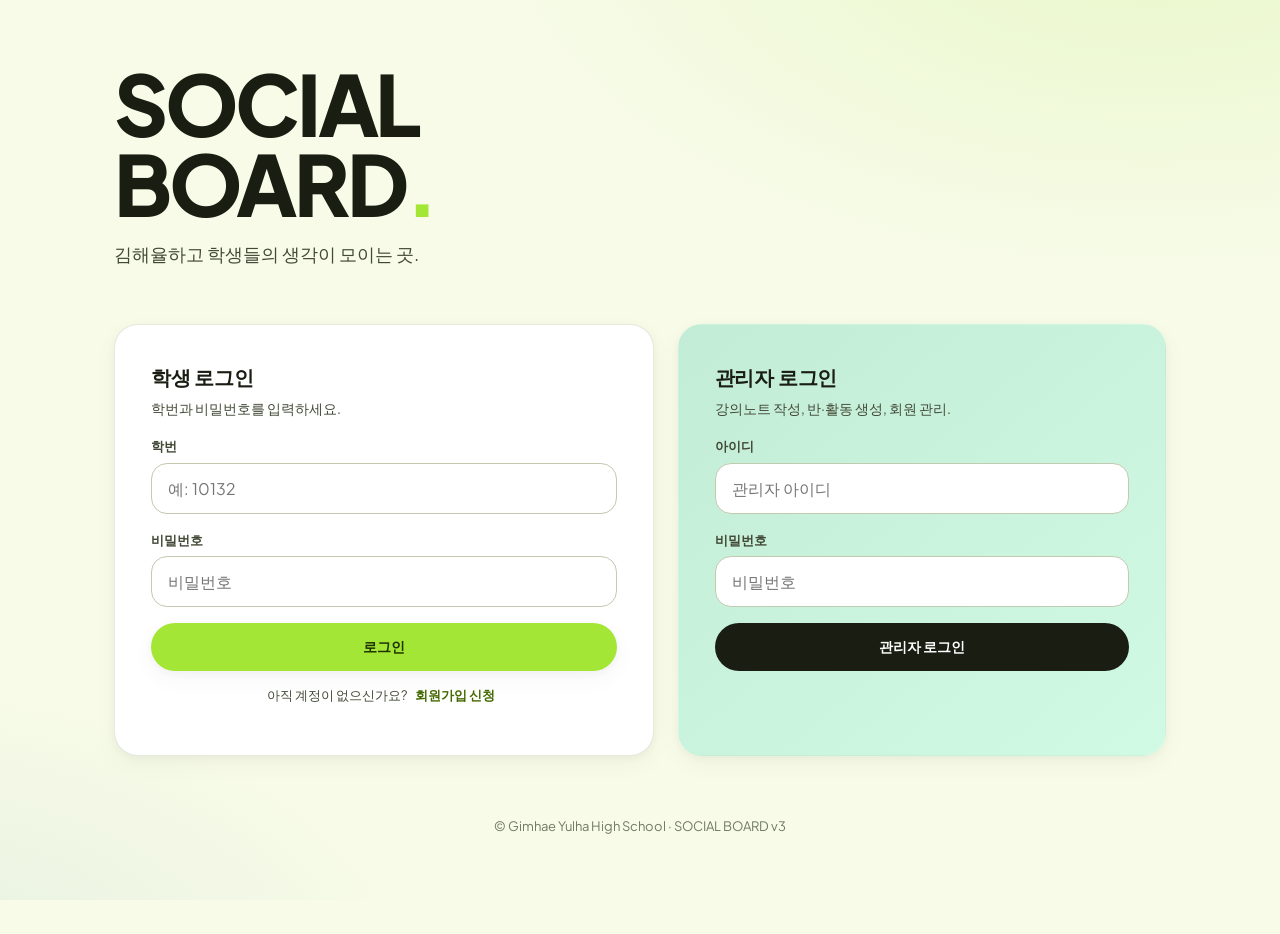
==== commit b3690f56: "Update index.html" ====
--- a/index.html
+++ b/index.html
@@ -166,16 +166,18 @@
   <main id="screen-board" class="screen board-screen" hidden>
     <header class="page-head container">
       <button class="btn-back" data-back="activities">← 활동 목록</button>
-      <div>
+      <div class="page-head-title">
         <h2 class="h2" id="cur-activity-title">활동</h2>
         <p class="muted" id="cur-activity-sub"></p>
       </div>
       <div class="head-actions">
+        <button id="btn-add-boardlink" class="btn-ghost" hidden>+ 자료 링크 추가</button>
         <button id="btn-make-columns" class="btn-secondary" hidden>+ 8개 조 컬럼 만들기</button>
         <button id="btn-new-post" class="btn-primary">+ 게시물 작성</button>
         <button id="btn-export" class="btn-ghost" hidden>⇩ CSV</button>
       </div>
     </header>
+    <section id="board-links" class="board-links" hidden></section>
     <section id="free-area" class="container free-area" hidden></section>
     <section id="columns-area" class="columns-area" hidden></section>
   </main>
@@ -305,6 +307,28 @@
     </div>
   </div>
 
+  <!-- ======================== 게시판 내 자료/링크 추가 모달 ======================== -->
+  <div id="modal-board-link" class="modal" hidden>
+    <div class="modal-card narrow">
+      <header class="modal-head">
+        <h3>자료 링크 추가</h3>
+        <button class="icon-btn" data-close="modal-board-link">✕</button>
+      </header>
+      <div class="modal-body">
+        <label class="field"><span>자료명</span>
+          <input type="text" id="boardlink-title" placeholder="예: 참고 영상, 통계자료 사이트" />
+        </label>
+        <label class="field"><span>링크 URL</span>
+          <input type="url" id="boardlink-url" placeholder="https://..." />
+        </label>
+      </div>
+      <footer class="modal-foot">
+        <button class="btn-ghost" data-close="modal-board-link">취소</button>
+        <button id="btn-submit-boardlink" class="btn-primary">추가</button>
+      </footer>
+    </div>
+  </div>
+
   <!-- ======================== 활동 만들기/수정 모달 ======================== -->
   <div id="modal-activity" class="modal" hidden>
     <div class="modal-card">
--- a/style.css
+++ b/style.css
@@ -97,6 +97,7 @@
   backdrop-filter: saturate(140%) blur(10px);
   border-bottom: 1px solid var(--c-outline);
 }
+.topbar[hidden] { display: none; }
 .brand { display: flex; align-items: center; gap: 10px; }
 .brand-mark { color: var(--c-primary-accent); font-size: 22px; line-height: 1; }
 .brand-name { font-weight: 800; letter-spacing: 0.02em; font-size: 15px; }
@@ -129,6 +130,7 @@
 
 /* ---------- Field ---------- */
 .field { display: block; margin-bottom: 16px; }
+.field[hidden] { display: none; }
 .field > span {
   display: block; font-size: 13px; font-weight: 600;
   color: var(--c-on-surface-variant); margin-bottom: 6px;
@@ -161,6 +163,7 @@
   transition: transform 120ms ease, box-shadow 200ms ease, background 120ms ease;
   white-space: nowrap;
 }
+.btn-primary[hidden], .btn-secondary[hidden], .btn-ghost[hidden], .btn-back[hidden] { display: none; }
 .btn-primary {
   background: var(--c-primary-accent);
   color: #1f3300;
@@ -222,11 +225,26 @@
 
 /* ---------- Page head ---------- */
 .page-head {
-  display: flex; align-items: center; justify-content: space-between;
-  gap: 16px; margin-bottom: 28px; flex-wrap: wrap;
-}
-.page-head .h2 { font-size: 28px; }
-.head-actions { display: flex; gap: 8px; flex-wrap: wrap; }
+  display: flex; align-items: flex-start; justify-content: space-between;
+  gap: 12px 20px; margin-bottom: 28px; flex-wrap: wrap;
+}
+/* 제목 영역: 활동명이 길어도 자기 영역 안에서 줄바꿈되며,
+   버튼 영역(head-actions)을 밀어내지 않도록 함 */
+.page-head-title,
+.page-head > div:not(.head-actions) {
+  flex: 1 1 260px;
+  min-width: 0;
+}
+.page-head .h2 {
+  font-size: 28px;
+  overflow-wrap: break-word;
+  word-break: keep-all; /* 한글 단어 단위로 줄바꿈 */
+}
+.head-actions {
+  display: flex; gap: 8px; flex-wrap: wrap;
+  flex-shrink: 0;
+  margin-top: 2px;
+}
 
 /* ---------- Class grid ---------- */
 .grid-classes {
@@ -301,6 +319,7 @@
   grid-template-columns: repeat(auto-fill, minmax(300px, 1fr));
   gap: 16px;
 }
+.free-area[hidden] { display: none; }
 .free-empty {
   grid-column: 1 / -1;
   padding: 60px 24px; text-align: center;
@@ -320,6 +339,7 @@
   scrollbar-width: thin;
   scrollbar-color: var(--c-outline) transparent;
 }
+.columns-area[hidden] { display: none; }
 .columns-area::-webkit-scrollbar { height: 10px; }
 .columns-area::-webkit-scrollbar-track { background: transparent; }
 .columns-area::-webkit-scrollbar-thumb {
@@ -555,6 +575,7 @@
 
 /* ---------- Inquiry steps ---------- */
 .inquiry-stack { display: flex; flex-direction: column; gap: 12px; }
+.inquiry-stack[hidden] { display: none; } /* hidden 속성이 display:flex보다 항상 우선하도록 보정 */
 .step-card {
   display: grid; grid-template-columns: 32px 1fr; gap: 12px;
   padding: 16px;
